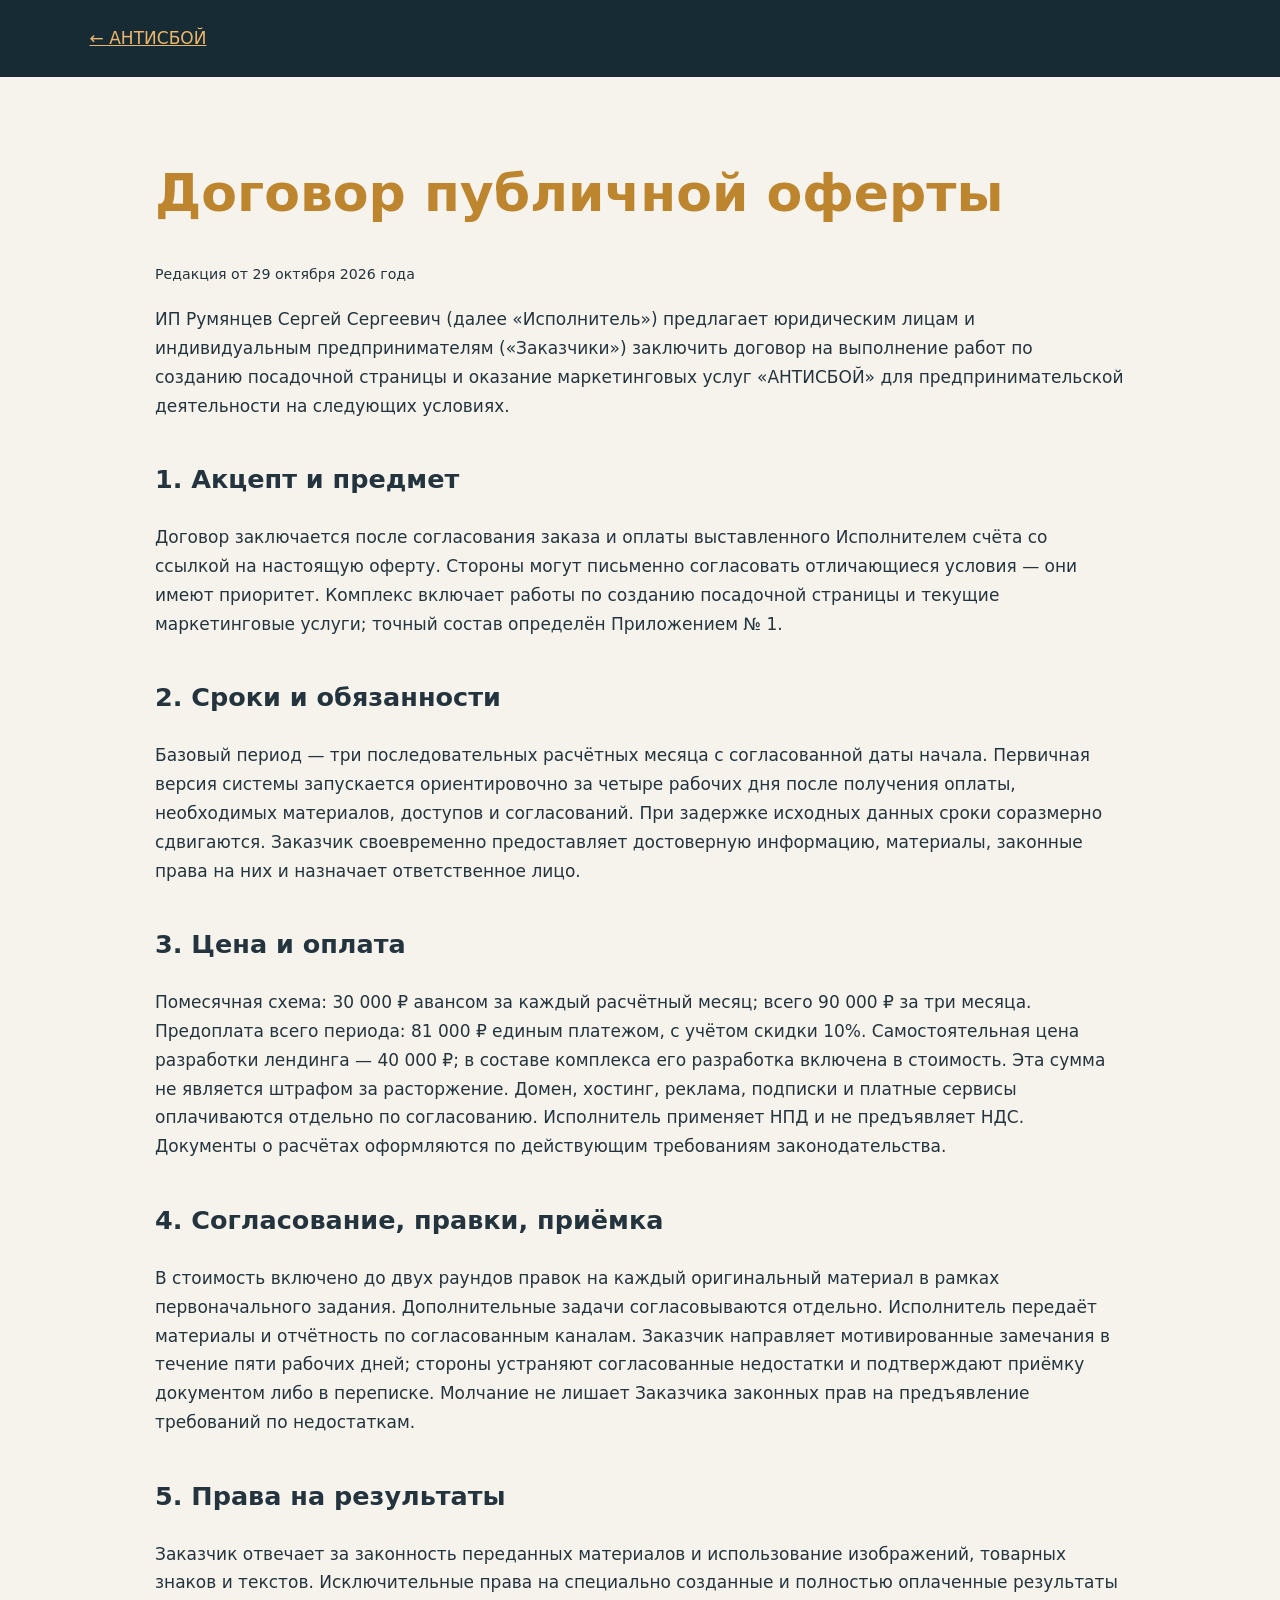
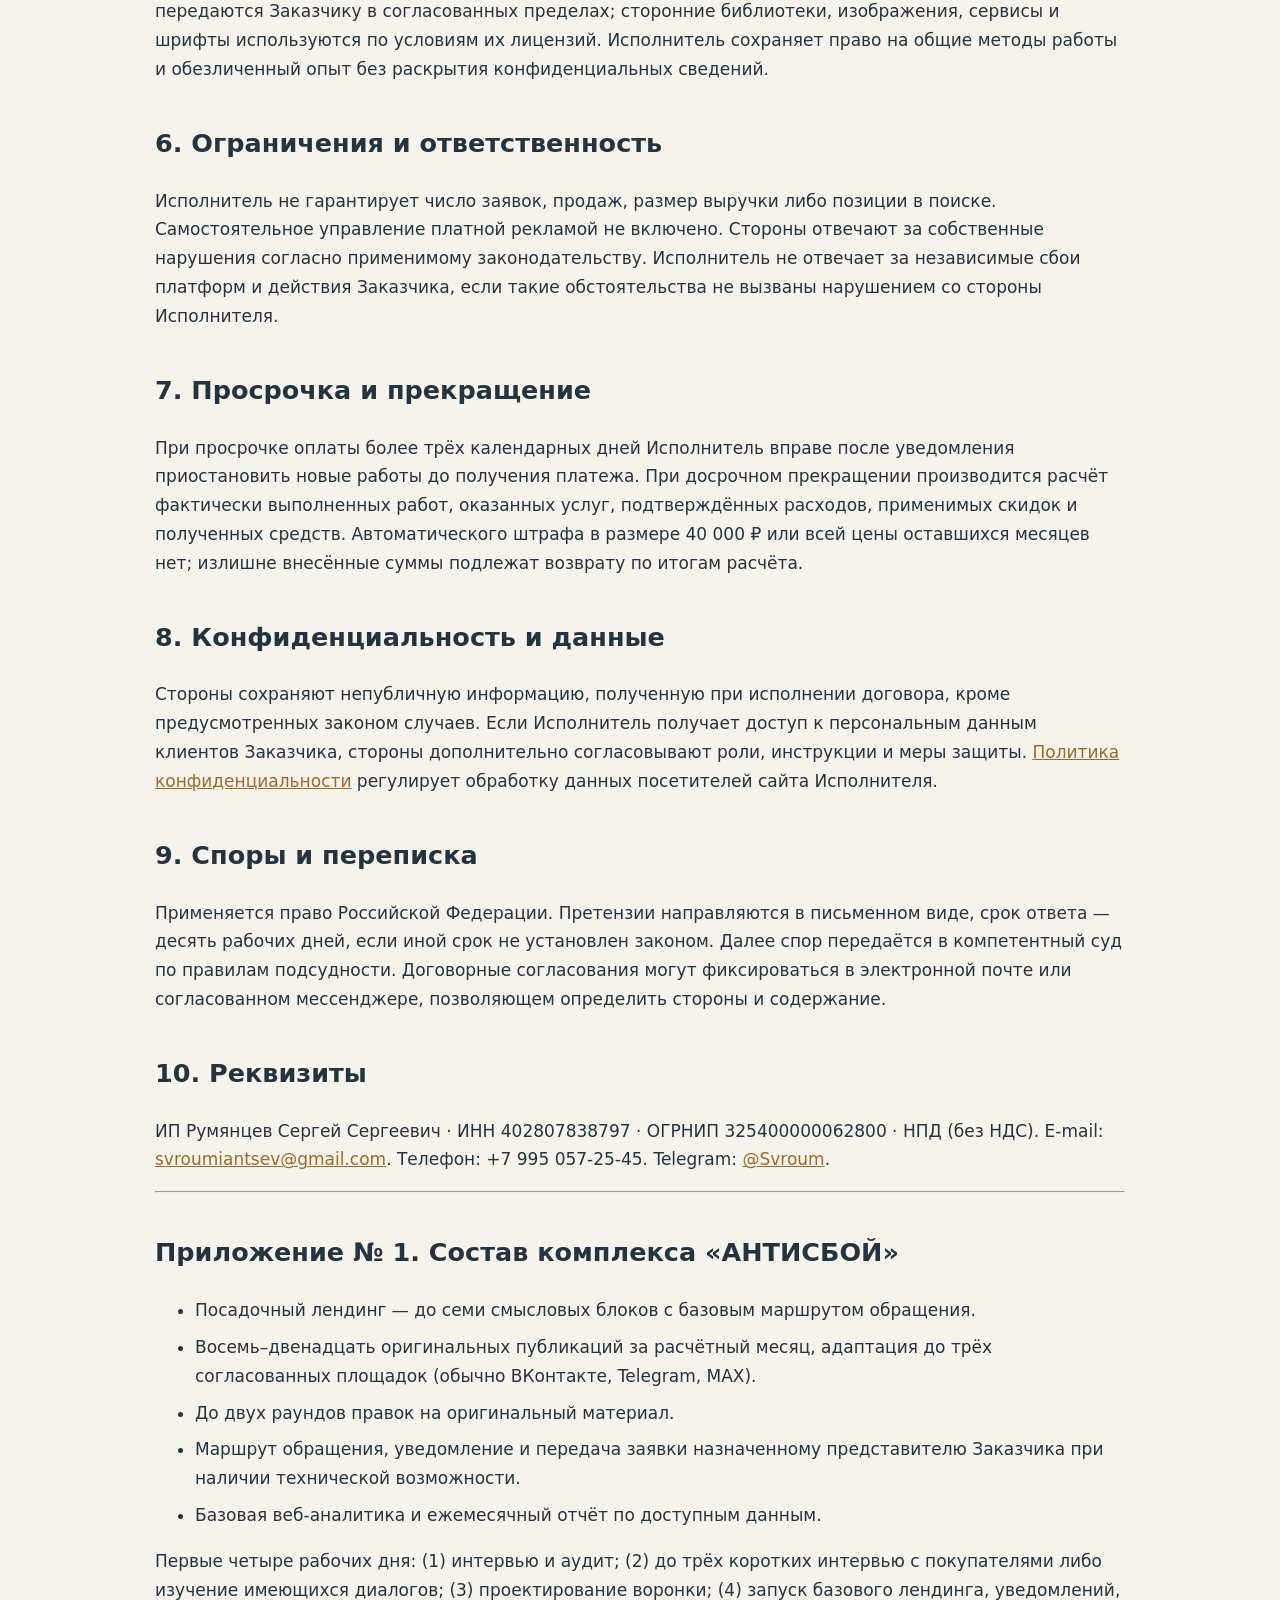
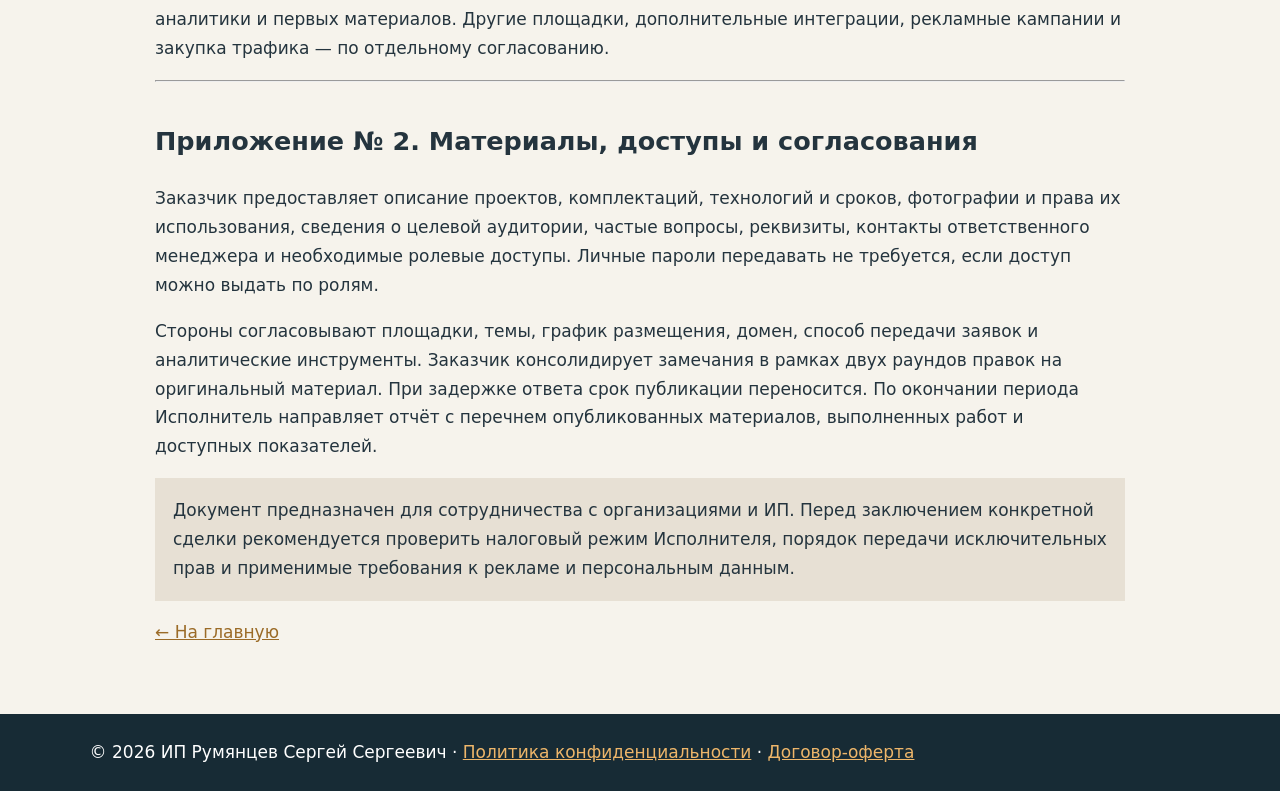
==== offer/index.html @ b7c7b9f9 "Publish antisboy offer with two appendices" ====
<!doctype html><html lang="ru"><head><meta charset="utf-8"><meta name="viewport" content="width=device-width,initial-scale=1"><title>Договор-оферта и приложения — АНТИСБОЙ</title><style>body{margin:0;background:#f6f3ec;color:#24343e;font:17px/1.7 system-ui,Arial}header,footer{background:#172b35;color:white;padding:24px 7%}header a,footer a{color:#eeb66a}main{max-width:970px;margin:auto;padding:50px 25px}h1{color:#bd852d;font-size:clamp(32px,5vw,52px);line-height:1.2}h2{margin-top:38px}a{color:#9b6b27}li{margin:8px 0}.note{background:#e7e0d4;padding:18px}table{border-collapse:collapse;width:100%}td,th{border:1px solid #cbd0d0;padding:9px;text-align:left}</style></head><body><header><a href="/">← АНТИСБОЙ</a></header><main><h1>Договор публичной оферты</h1><p><small>Редакция от 29 октября 2026 года</small></p>
<p>ИП Румянцев Сергей Сергеевич (далее «Исполнитель») предлагает юридическим лицам и индивидуальным предпринимателям («Заказчики») заключить договор на выполнение работ по созданию посадочной страницы и оказание маркетинговых услуг «АНТИСБОЙ» для предпринимательской деятельности на следующих условиях.</p>
<h2>1. Акцепт и предмет</h2><p>Договор заключается после согласования заказа и оплаты выставленного Исполнителем счёта со ссылкой на настоящую оферту. Стороны могут письменно согласовать отличающиеся условия — они имеют приоритет. Комплекс включает работы по созданию посадочной страницы и текущие маркетинговые услуги; точный состав определён Приложением № 1.</p>
<h2>2. Сроки и обязанности</h2><p>Базовый период — три последовательных расчётных месяца с согласованной даты начала. Первичная версия системы запускается ориентировочно за четыре рабочих дня после получения оплаты, необходимых материалов, доступов и согласований. При задержке исходных данных сроки соразмерно сдвигаются. Заказчик своевременно предоставляет достоверную информацию, материалы, законные права на них и назначает ответственное лицо.</p>
<h2>3. Цена и оплата</h2><p>Помесячная схема: 30 000 ₽ авансом за каждый расчётный месяц; всего 90 000 ₽ за три месяца. Предоплата всего периода: 81 000 ₽ единым платежом, с учётом скидки 10%. Самостоятельная цена разработки лендинга — 40 000 ₽; в составе комплекса его разработка включена в стоимость. Эта сумма не является штрафом за расторжение. Домен, хостинг, реклама, подписки и платные сервисы оплачиваются отдельно по согласованию. Исполнитель применяет НПД и не предъявляет НДС. Документы о расчётах оформляются по действующим требованиям законодательства.</p>
<h2>4. Согласование, правки, приёмка</h2><p>В стоимость включено до двух раундов правок на каждый оригинальный материал в рамках первоначального задания. Дополнительные задачи согласовываются отдельно. Исполнитель передаёт материалы и отчётность по согласованным каналам. Заказчик направляет мотивированные замечания в течение пяти рабочих дней; стороны устраняют согласованные недостатки и подтверждают приёмку документом либо в переписке. Молчание не лишает Заказчика законных прав на предъявление требований по недостаткам.</p>
<h2>5. Права на результаты</h2><p>Заказчик отвечает за законность переданных материалов и использование изображений, товарных знаков и текстов. Исключительные права на специально созданные и полностью оплаченные результаты передаются Заказчику в согласованных пределах; сторонние библиотеки, изображения, сервисы и шрифты используются по условиям их лицензий. Исполнитель сохраняет право на общие методы работы и обезличенный опыт без раскрытия конфиденциальных сведений.</p>
<h2>6. Ограничения и ответственность</h2><p>Исполнитель не гарантирует число заявок, продаж, размер выручки либо позиции в поиске. Самостоятельное управление платной рекламой не включено. Стороны отвечают за собственные нарушения согласно применимому законодательству. Исполнитель не отвечает за независимые сбои платформ и действия Заказчика, если такие обстоятельства не вызваны нарушением со стороны Исполнителя.</p>
<h2>7. Просрочка и прекращение</h2><p>При просрочке оплаты более трёх календарных дней Исполнитель вправе после уведомления приостановить новые работы до получения платежа. При досрочном прекращении производится расчёт фактически выполненных работ, оказанных услуг, подтверждённых расходов, применимых скидок и полученных средств. Автоматического штрафа в размере 40 000 ₽ или всей цены оставшихся месяцев нет; излишне внесённые суммы подлежат возврату по итогам расчёта.</p>
<h2>8. Конфиденциальность и данные</h2><p>Стороны сохраняют непубличную информацию, полученную при исполнении договора, кроме предусмотренных законом случаев. Если Исполнитель получает доступ к персональным данным клиентов Заказчика, стороны дополнительно согласовывают роли, инструкции и меры защиты. <a href="/privacy/">Политика конфиденциальности</a> регулирует обработку данных посетителей сайта Исполнителя.</p>
<h2>9. Споры и переписка</h2><p>Применяется право Российской Федерации. Претензии направляются в письменном виде, срок ответа — десять рабочих дней, если иной срок не установлен законом. Далее спор передаётся в компетентный суд по правилам подсудности. Договорные согласования могут фиксироваться в электронной почте или согласованном мессенджере, позволяющем определить стороны и содержание.</p>
<h2>10. Реквизиты</h2><p>ИП Румянцев Сергей Сергеевич · ИНН 402807838797 · ОГРНИП 325400000062800 · НПД (без НДС). E-mail: <a href="mailto:svroumiantsev@gmail.com">svroumiantsev@gmail.com</a>. Телефон: +7 995 057-25-45. Telegram: <a href="https://t.me/Svroum">@Svroum</a>.</p>
<hr><h2 id="appendix1">Приложение № 1. Состав комплекса «АНТИСБОЙ»</h2><ul><li>Посадочный лендинг — до семи смысловых блоков с базовым маршрутом обращения.</li><li>Восемь–двенадцать оригинальных публикаций за расчётный месяц, адаптация до трёх согласованных площадок (обычно ВКонтакте, Telegram, MAX).</li><li>До двух раундов правок на оригинальный материал.</li><li>Маршрут обращения, уведомление и передача заявки назначенному представителю Заказчика при наличии технической возможности.</li><li>Базовая веб-аналитика и ежемесячный отчёт по доступным данным.</li></ul><p>Первые четыре рабочих дня: (1) интервью и аудит; (2) до трёх коротких интервью с покупателями либо изучение имеющихся диалогов; (3) проектирование воронки; (4) запуск базового лендинга, уведомлений, аналитики и первых материалов. Другие площадки, дополнительные интеграции, рекламные кампании и закупка трафика — по отдельному согласованию.</p>
<hr><h2 id="appendix2">Приложение № 2. Материалы, доступы и согласования</h2><p>Заказчик предоставляет описание проектов, комплектаций, технологий и сроков, фотографии и права их использования, сведения о целевой аудитории, частые вопросы, реквизиты, контакты ответственного менеджера и необходимые ролевые доступы. Личные пароли передавать не требуется, если доступ можно выдать по ролям.</p><p>Стороны согласовывают площадки, темы, график размещения, домен, способ передачи заявок и аналитические инструменты. Заказчик консолидирует замечания в рамках двух раундов правок на оригинальный материал. При задержке ответа срок публикации переносится. По окончании периода Исполнитель направляет отчёт с перечнем опубликованных материалов, выполненных работ и доступных показателей.</p>
<p class="note">Документ предназначен для сотрудничества с организациями и ИП. Перед заключением конкретной сделки рекомендуется проверить налоговый режим Исполнителя, порядок передачи исключительных прав и применимые требования к рекламе и персональным данным.</p>
<p><a href="/">← На главную</a></p></main><footer>© 2026 ИП Румянцев Сергей Сергеевич · <a href="/privacy/">Политика конфиденциальности</a> · <a href="/offer/">Договор-оферта</a></footer></body></html>
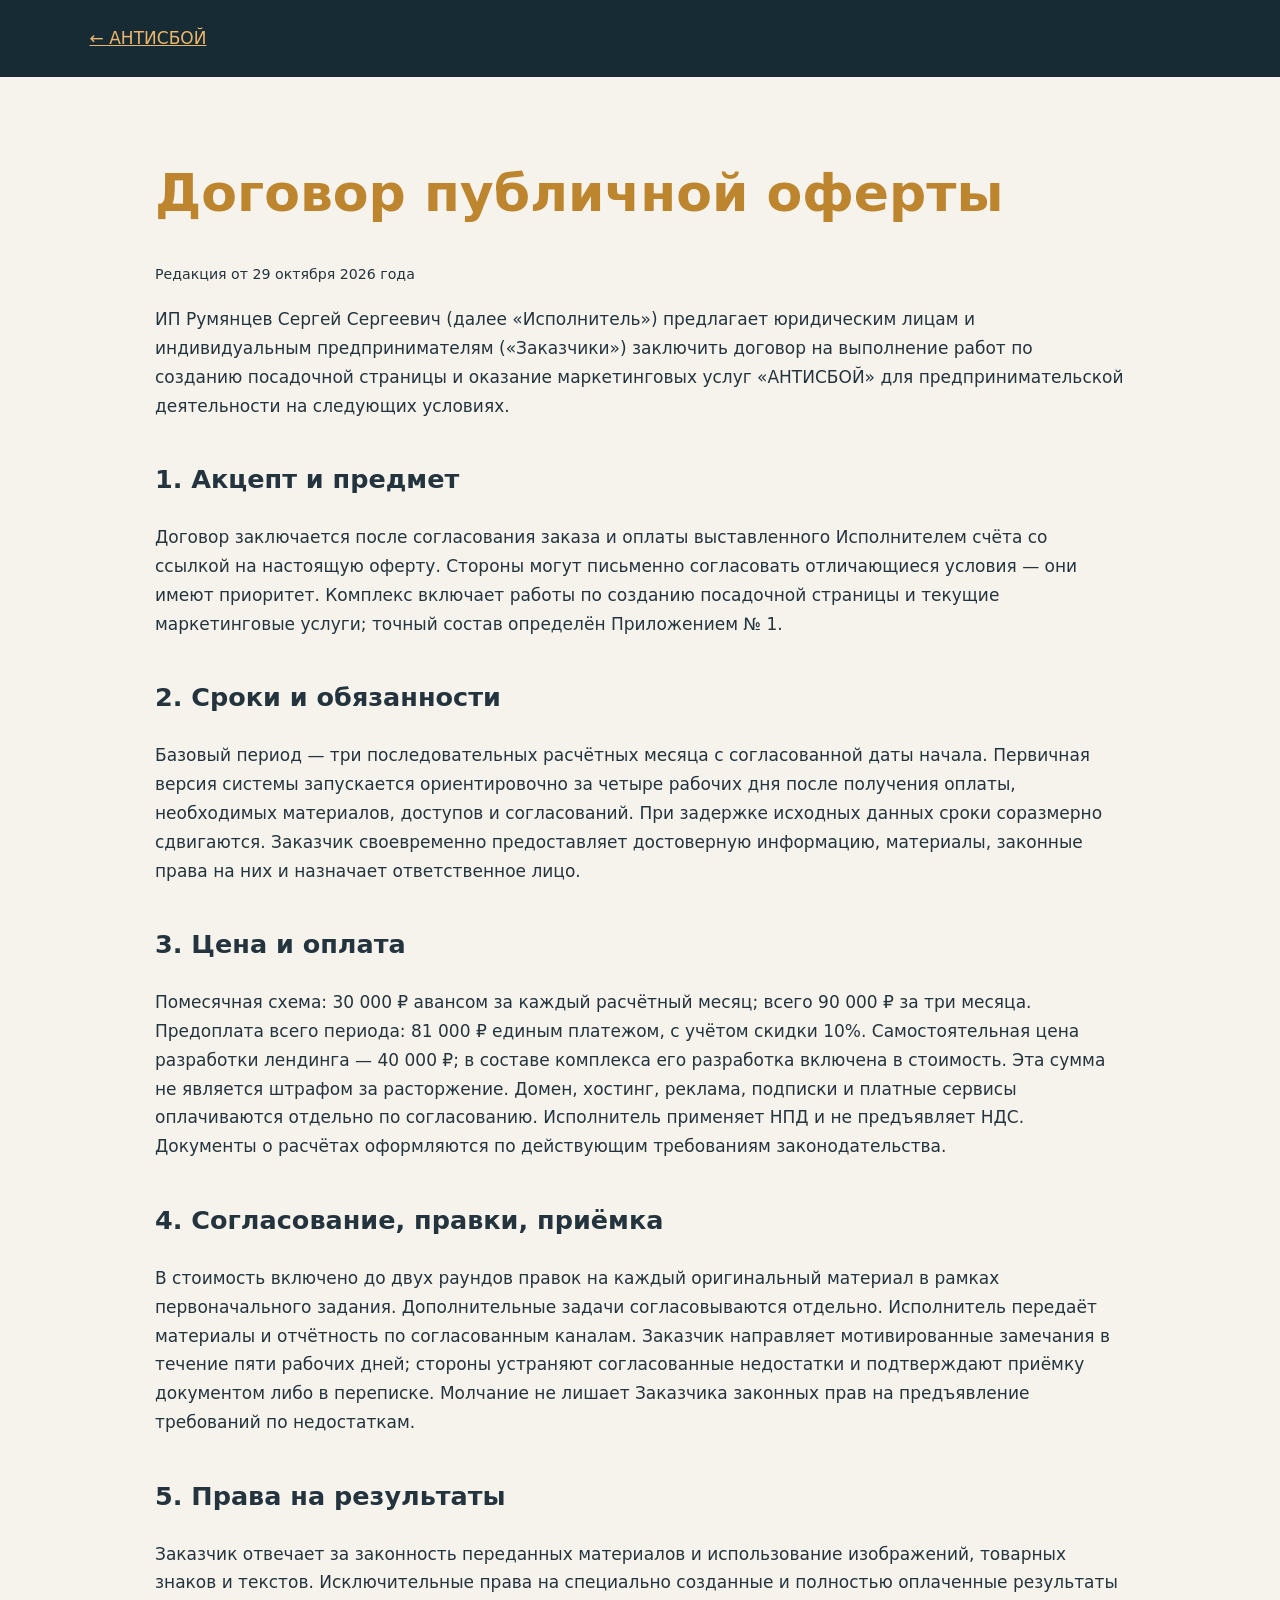
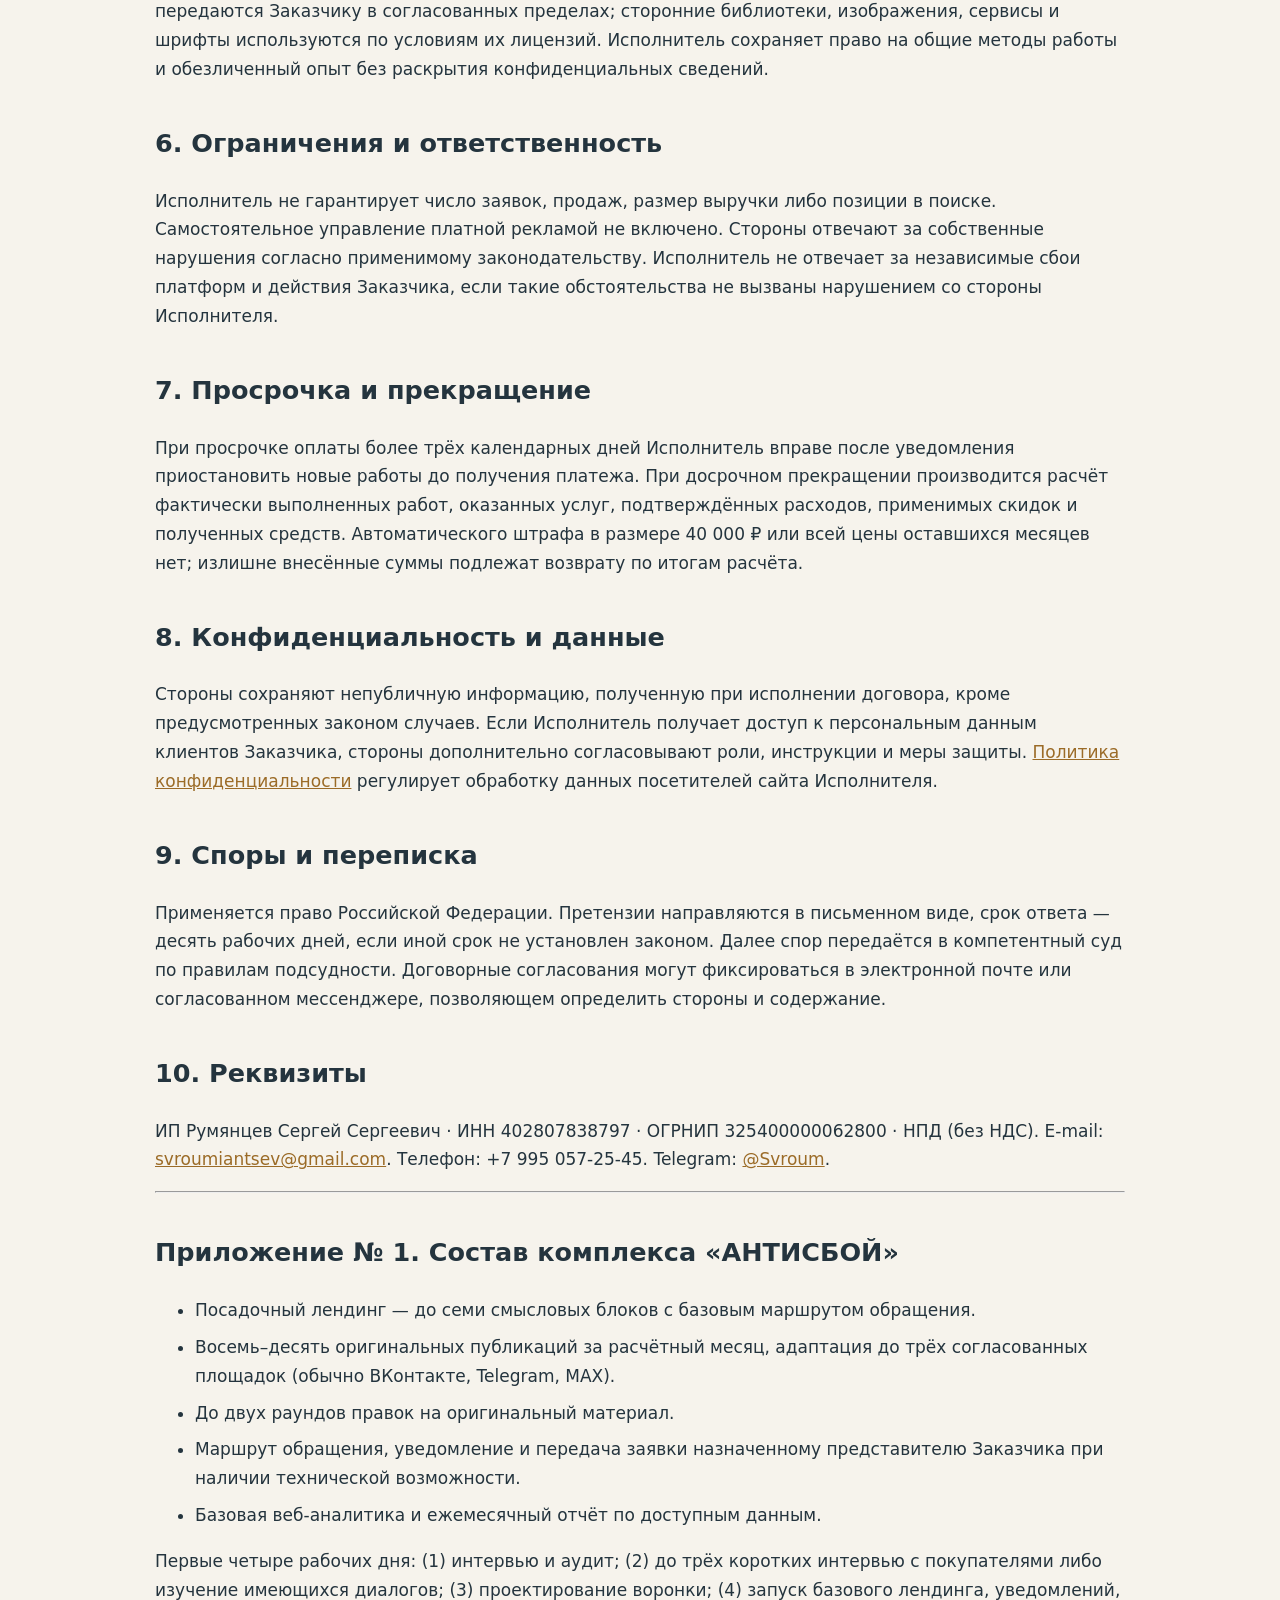
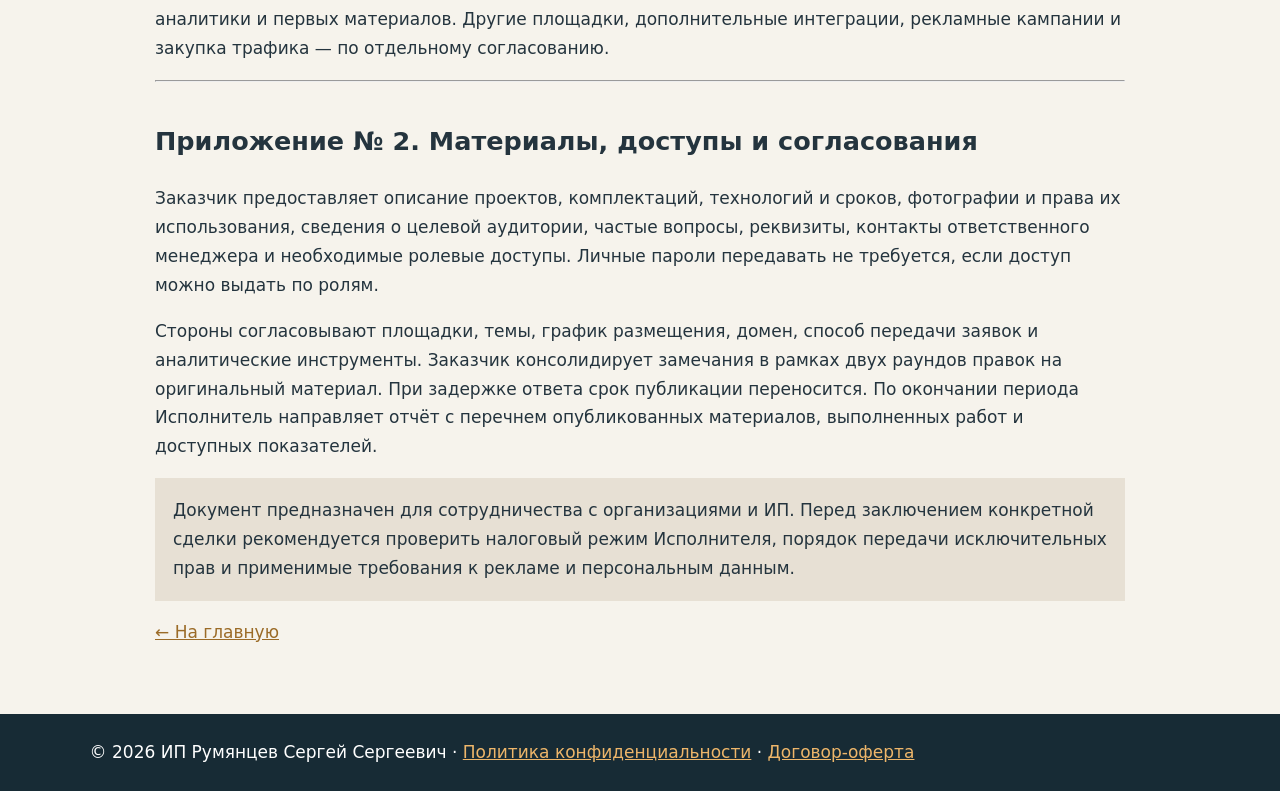
==== commit 3ab09da3: "Update monthly content package from 8–12 to 8–10 publications" ====
--- a/offer/index.html
+++ b/offer/index.html
@@ -1,4 +1,4 @@
-<!doctype html><html lang="ru"><head><meta charset="utf-8"><meta name="viewport" content="width=device-width,initial-scale=1"><title>Договор-оферта и приложения — АНТИСБОЙ</title><style>body{margin:0;background:#f6f3ec;color:#24343e;font:17px/1.7 system-ui,Arial}header,footer{background:#172b35;color:white;padding:24px 7%}header a,footer a{color:#eeb66a}main{max-width:970px;margin:auto;padding:50px 25px}h1{color:#bd852d;font-size:clamp(32px,5vw,52px);line-height:1.2}h2{margin-top:38px}a{color:#9b6b27}li{margin:8px 0}.note{background:#e7e0d4;padding:18px}table{border-collapse:collapse;width:100%}td,th{border:1px solid #cbd0d0;padding:9px;text-align:left}</style></head><body><header><a href="/">← АНТИСБОЙ</a></header><main><h1>Договор публичной оферты</h1><p><small>Редакция от 29 октября 2026 года</small></p>
+<!doctype html><html lang="ru"><head><meta charset="utf-8"><meta name="viewport" content="width=device-width,initial-scale=1"><title>Договор-оферта и приложения — АНТИСБОЙ</title><link rel="canonical" href="https://antisboy.ru/offer/"><meta name="robots" content="index,follow"><meta name="description" content="Договор-оферта АНТИСБОЙ: цены, условия работы и приложения"><style>body{margin:0;background:#f6f3ec;color:#24343e;font:17px/1.7 system-ui,Arial}header,footer{background:#172b35;color:white;padding:24px 7%}header a,footer a{color:#eeb66a}main{max-width:970px;margin:auto;padding:50px 25px}h1{color:#bd852d;font-size:clamp(32px,5vw,52px);line-height:1.2}h2{margin-top:38px}a{color:#9b6b27}li{margin:8px 0}.note{background:#e7e0d4;padding:18px}table{border-collapse:collapse;width:100%}td,th{border:1px solid #cbd0d0;padding:9px;text-align:left}</style></head><body><header><a href="/">← АНТИСБОЙ</a></header><main><h1>Договор публичной оферты</h1><p><small>Редакция от 29 октября 2026 года</small></p>
 <p>ИП Румянцев Сергей Сергеевич (далее «Исполнитель») предлагает юридическим лицам и индивидуальным предпринимателям («Заказчики») заключить договор на выполнение работ по созданию посадочной страницы и оказание маркетинговых услуг «АНТИСБОЙ» для предпринимательской деятельности на следующих условиях.</p>
 <h2>1. Акцепт и предмет</h2><p>Договор заключается после согласования заказа и оплаты выставленного Исполнителем счёта со ссылкой на настоящую оферту. Стороны могут письменно согласовать отличающиеся условия — они имеют приоритет. Комплекс включает работы по созданию посадочной страницы и текущие маркетинговые услуги; точный состав определён Приложением № 1.</p>
 <h2>2. Сроки и обязанности</h2><p>Базовый период — три последовательных расчётных месяца с согласованной даты начала. Первичная версия системы запускается ориентировочно за четыре рабочих дня после получения оплаты, необходимых материалов, доступов и согласований. При задержке исходных данных сроки соразмерно сдвигаются. Заказчик своевременно предоставляет достоверную информацию, материалы, законные права на них и назначает ответственное лицо.</p>
@@ -10,7 +10,7 @@
 <h2>8. Конфиденциальность и данные</h2><p>Стороны сохраняют непубличную информацию, полученную при исполнении договора, кроме предусмотренных законом случаев. Если Исполнитель получает доступ к персональным данным клиентов Заказчика, стороны дополнительно согласовывают роли, инструкции и меры защиты. <a href="/privacy/">Политика конфиденциальности</a> регулирует обработку данных посетителей сайта Исполнителя.</p>
 <h2>9. Споры и переписка</h2><p>Применяется право Российской Федерации. Претензии направляются в письменном виде, срок ответа — десять рабочих дней, если иной срок не установлен законом. Далее спор передаётся в компетентный суд по правилам подсудности. Договорные согласования могут фиксироваться в электронной почте или согласованном мессенджере, позволяющем определить стороны и содержание.</p>
 <h2>10. Реквизиты</h2><p>ИП Румянцев Сергей Сергеевич · ИНН 402807838797 · ОГРНИП 325400000062800 · НПД (без НДС). E-mail: <a href="mailto:svroumiantsev@gmail.com">svroumiantsev@gmail.com</a>. Телефон: +7 995 057-25-45. Telegram: <a href="https://t.me/Svroum">@Svroum</a>.</p>
-<hr><h2 id="appendix1">Приложение № 1. Состав комплекса «АНТИСБОЙ»</h2><ul><li>Посадочный лендинг — до семи смысловых блоков с базовым маршрутом обращения.</li><li>Восемь–двенадцать оригинальных публикаций за расчётный месяц, адаптация до трёх согласованных площадок (обычно ВКонтакте, Telegram, MAX).</li><li>До двух раундов правок на оригинальный материал.</li><li>Маршрут обращения, уведомление и передача заявки назначенному представителю Заказчика при наличии технической возможности.</li><li>Базовая веб-аналитика и ежемесячный отчёт по доступным данным.</li></ul><p>Первые четыре рабочих дня: (1) интервью и аудит; (2) до трёх коротких интервью с покупателями либо изучение имеющихся диалогов; (3) проектирование воронки; (4) запуск базового лендинга, уведомлений, аналитики и первых материалов. Другие площадки, дополнительные интеграции, рекламные кампании и закупка трафика — по отдельному согласованию.</p>
+<hr><h2 id="appendix1">Приложение № 1. Состав комплекса «АНТИСБОЙ»</h2><ul><li>Посадочный лендинг — до семи смысловых блоков с базовым маршрутом обращения.</li><li>Восемь–десять оригинальных публикаций за расчётный месяц, адаптация до трёх согласованных площадок (обычно ВКонтакте, Telegram, MAX).</li><li>До двух раундов правок на оригинальный материал.</li><li>Маршрут обращения, уведомление и передача заявки назначенному представителю Заказчика при наличии технической возможности.</li><li>Базовая веб-аналитика и ежемесячный отчёт по доступным данным.</li></ul><p>Первые четыре рабочих дня: (1) интервью и аудит; (2) до трёх коротких интервью с покупателями либо изучение имеющихся диалогов; (3) проектирование воронки; (4) запуск базового лендинга, уведомлений, аналитики и первых материалов. Другие площадки, дополнительные интеграции, рекламные кампании и закупка трафика — по отдельному согласованию.</p>
 <hr><h2 id="appendix2">Приложение № 2. Материалы, доступы и согласования</h2><p>Заказчик предоставляет описание проектов, комплектаций, технологий и сроков, фотографии и права их использования, сведения о целевой аудитории, частые вопросы, реквизиты, контакты ответственного менеджера и необходимые ролевые доступы. Личные пароли передавать не требуется, если доступ можно выдать по ролям.</p><p>Стороны согласовывают площадки, темы, график размещения, домен, способ передачи заявок и аналитические инструменты. Заказчик консолидирует замечания в рамках двух раундов правок на оригинальный материал. При задержке ответа срок публикации переносится. По окончании периода Исполнитель направляет отчёт с перечнем опубликованных материалов, выполненных работ и доступных показателей.</p>
 <p class="note">Документ предназначен для сотрудничества с организациями и ИП. Перед заключением конкретной сделки рекомендуется проверить налоговый режим Исполнителя, порядок передачи исключительных прав и применимые требования к рекламе и персональным данным.</p>
 <p><a href="/">← На главную</a></p></main><footer>© 2026 ИП Румянцев Сергей Сергеевич · <a href="/privacy/">Политика конфиденциальности</a> · <a href="/offer/">Договор-оферта</a></footer></body></html>
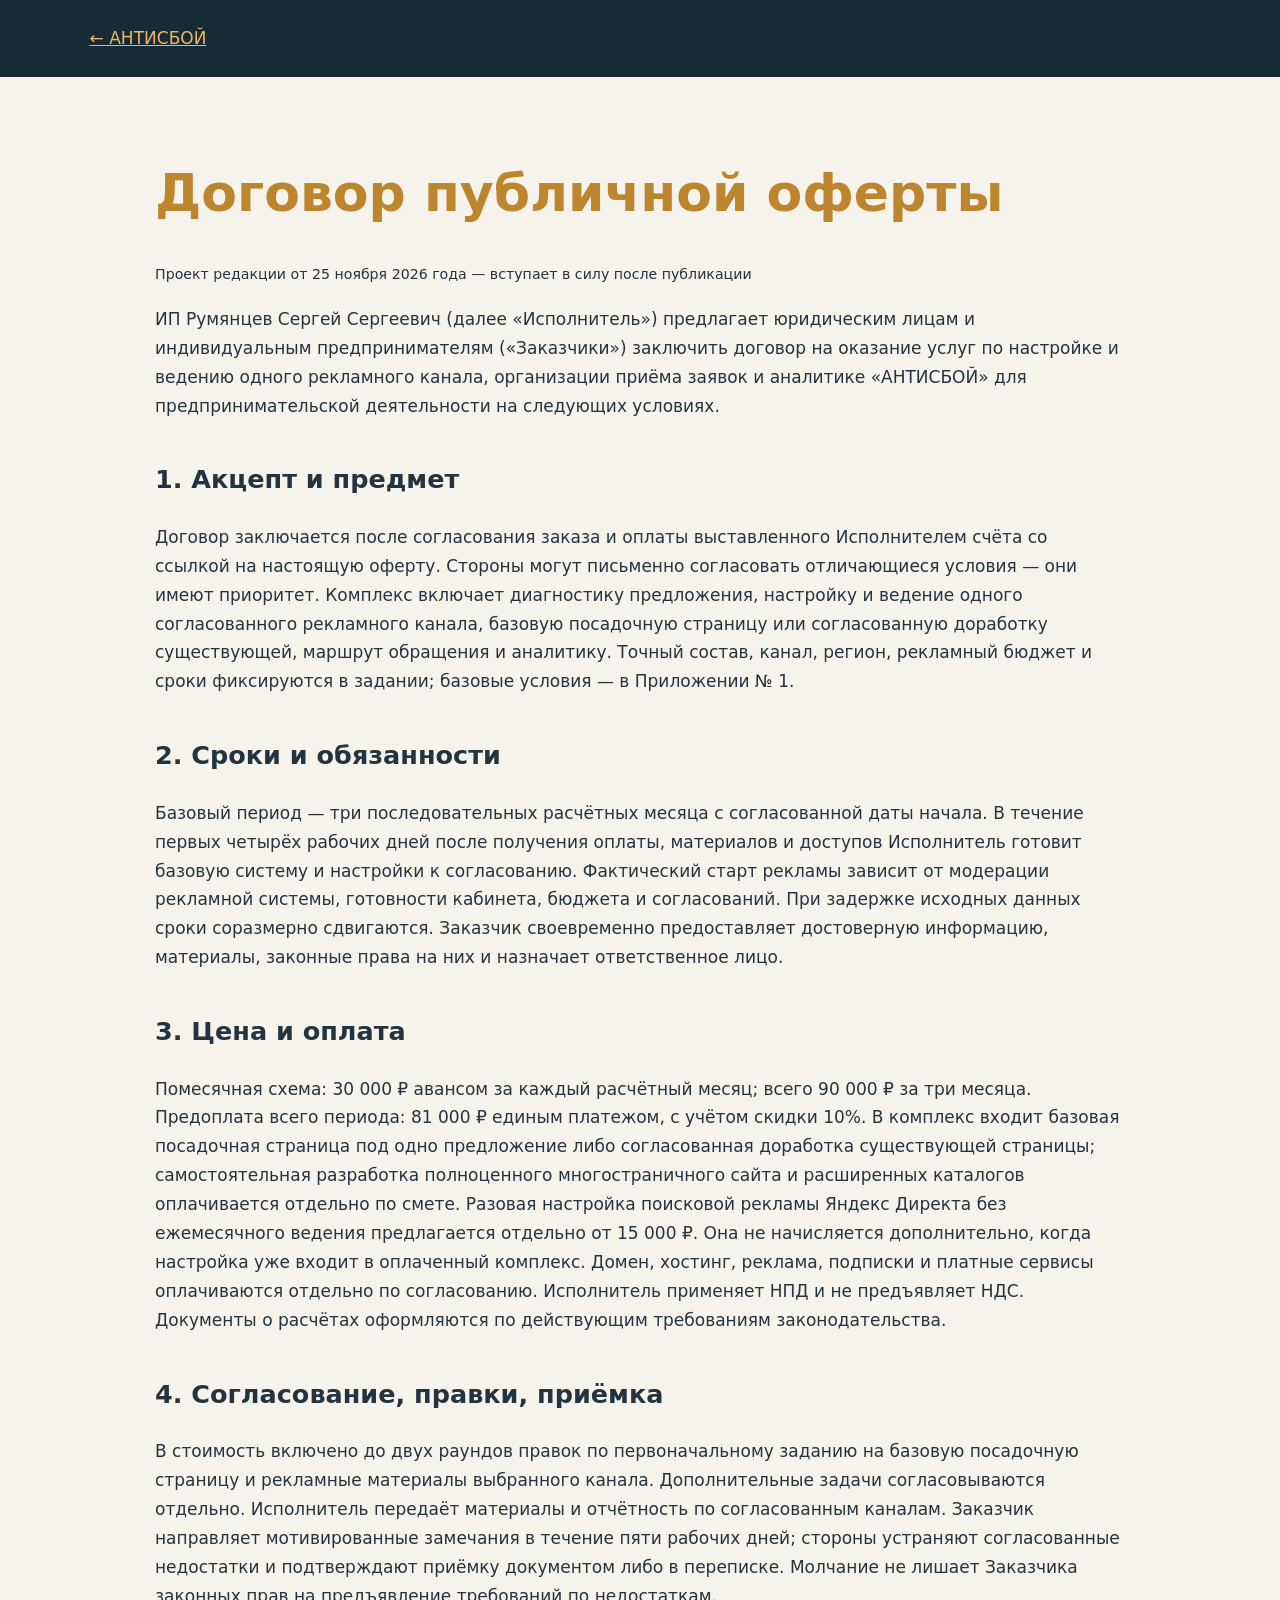
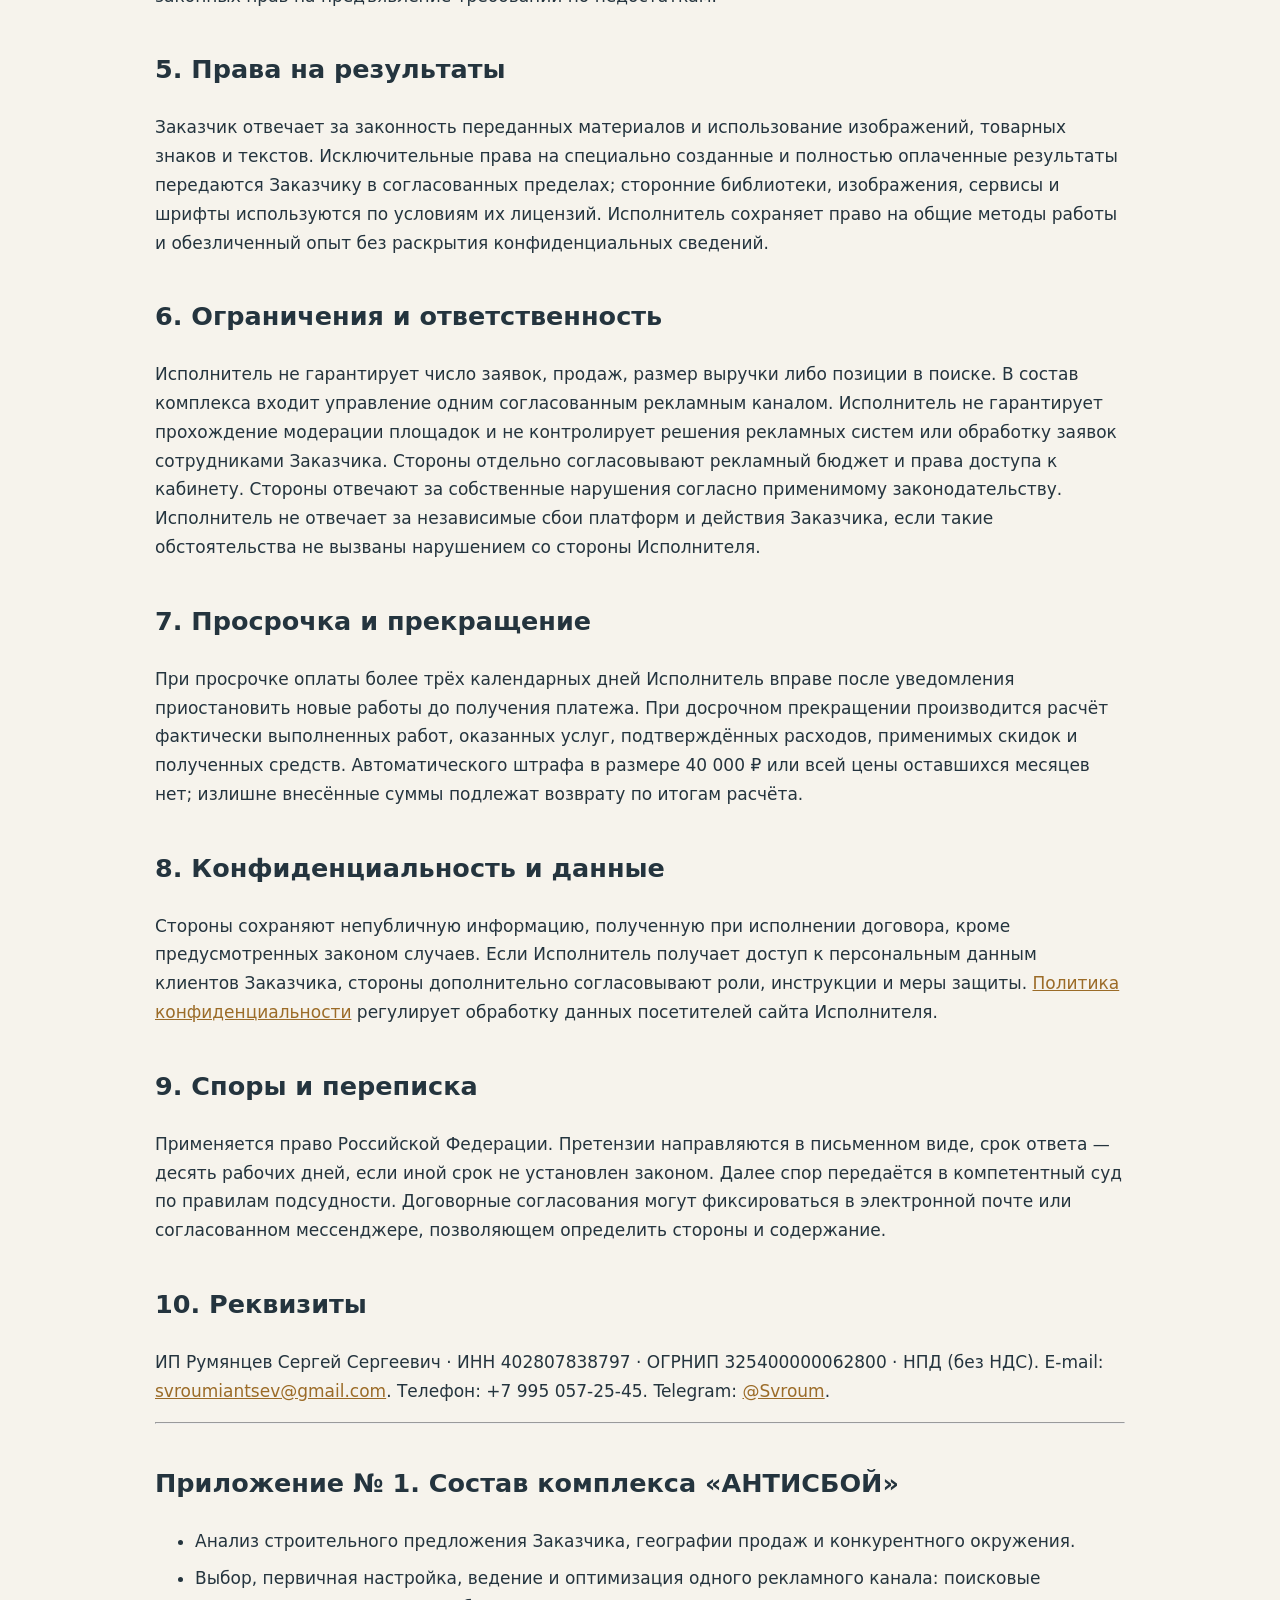
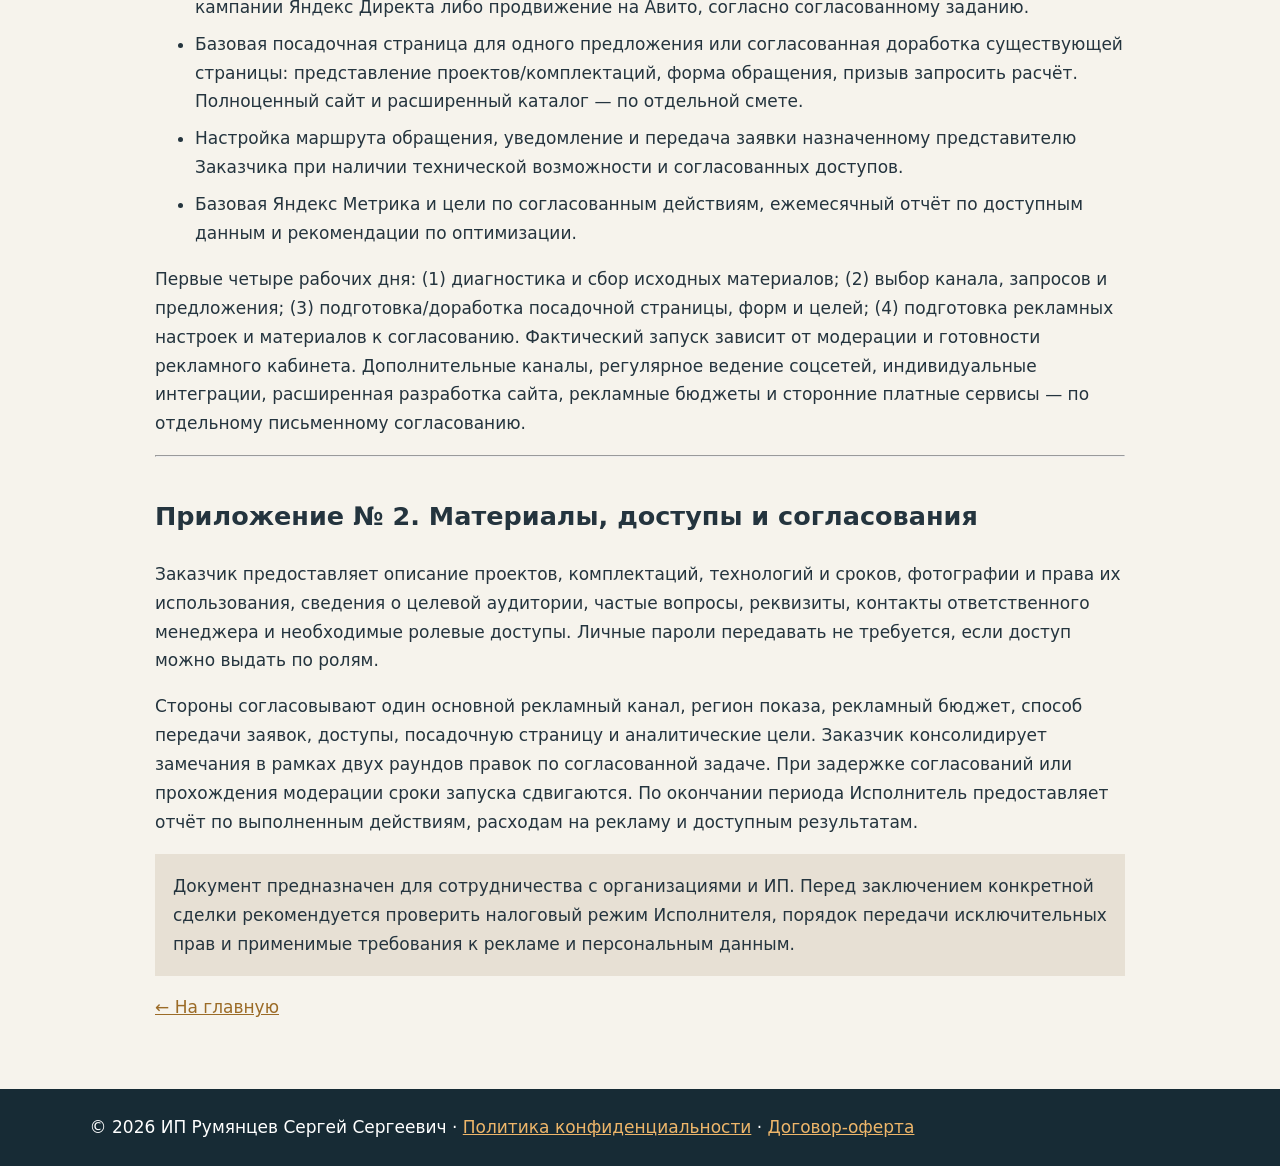
==== commit 832b8652: "Draft matching advertising service terms for review" ====
--- a/offer/index.html
+++ b/offer/index.html
@@ -1,16 +1,16 @@
-<!doctype html><html lang="ru"><head><meta charset="utf-8"><meta name="viewport" content="width=device-width,initial-scale=1"><title>Договор-оферта и приложения — АНТИСБОЙ</title><link rel="canonical" href="https://antisboy.ru/offer/"><meta name="robots" content="index,follow"><meta name="description" content="Договор-оферта АНТИСБОЙ: цены, условия работы и приложения"><style>body{margin:0;background:#f6f3ec;color:#24343e;font:17px/1.7 system-ui,Arial}header,footer{background:#172b35;color:white;padding:24px 7%}header a,footer a{color:#eeb66a}main{max-width:970px;margin:auto;padding:50px 25px}h1{color:#bd852d;font-size:clamp(32px,5vw,52px);line-height:1.2}h2{margin-top:38px}a{color:#9b6b27}li{margin:8px 0}.note{background:#e7e0d4;padding:18px}table{border-collapse:collapse;width:100%}td,th{border:1px solid #cbd0d0;padding:9px;text-align:left}</style></head><body><header><a href="/">← АНТИСБОЙ</a></header><main><h1>Договор публичной оферты</h1><p><small>Редакция от 29 октября 2026 года</small></p>
-<p>ИП Румянцев Сергей Сергеевич (далее «Исполнитель») предлагает юридическим лицам и индивидуальным предпринимателям («Заказчики») заключить договор на выполнение работ по созданию посадочной страницы и оказание маркетинговых услуг «АНТИСБОЙ» для предпринимательской деятельности на следующих условиях.</p>
-<h2>1. Акцепт и предмет</h2><p>Договор заключается после согласования заказа и оплаты выставленного Исполнителем счёта со ссылкой на настоящую оферту. Стороны могут письменно согласовать отличающиеся условия — они имеют приоритет. Комплекс включает работы по созданию посадочной страницы и текущие маркетинговые услуги; точный состав определён Приложением № 1.</p>
-<h2>2. Сроки и обязанности</h2><p>Базовый период — три последовательных расчётных месяца с согласованной даты начала. Первичная версия системы запускается ориентировочно за четыре рабочих дня после получения оплаты, необходимых материалов, доступов и согласований. При задержке исходных данных сроки соразмерно сдвигаются. Заказчик своевременно предоставляет достоверную информацию, материалы, законные права на них и назначает ответственное лицо.</p>
-<h2>3. Цена и оплата</h2><p>Помесячная схема: 30 000 ₽ авансом за каждый расчётный месяц; всего 90 000 ₽ за три месяца. Предоплата всего периода: 81 000 ₽ единым платежом, с учётом скидки 10%. Самостоятельная цена разработки лендинга — 40 000 ₽; в составе комплекса его разработка включена в стоимость. Эта сумма не является штрафом за расторжение. Домен, хостинг, реклама, подписки и платные сервисы оплачиваются отдельно по согласованию. Исполнитель применяет НПД и не предъявляет НДС. Документы о расчётах оформляются по действующим требованиям законодательства.</p>
-<h2>4. Согласование, правки, приёмка</h2><p>В стоимость включено до двух раундов правок на каждый оригинальный материал в рамках первоначального задания. Дополнительные задачи согласовываются отдельно. Исполнитель передаёт материалы и отчётность по согласованным каналам. Заказчик направляет мотивированные замечания в течение пяти рабочих дней; стороны устраняют согласованные недостатки и подтверждают приёмку документом либо в переписке. Молчание не лишает Заказчика законных прав на предъявление требований по недостаткам.</p>
+<!doctype html><html lang="ru"><head><meta charset="utf-8"><meta name="viewport" content="width=device-width,initial-scale=1"><title>Договор-оферта и приложения — АНТИСБОЙ</title><link rel="canonical" href="https://antisboy.ru/offer/"><meta name="robots" content="index,follow"><meta name="description" content="Договор-оферта АНТИСБОЙ: цены, условия работы и приложения"><style>body{margin:0;background:#f6f3ec;color:#24343e;font:17px/1.7 system-ui,Arial}header,footer{background:#172b35;color:white;padding:24px 7%}header a,footer a{color:#eeb66a}main{max-width:970px;margin:auto;padding:50px 25px}h1{color:#bd852d;font-size:clamp(32px,5vw,52px);line-height:1.2}h2{margin-top:38px}a{color:#9b6b27}li{margin:8px 0}.note{background:#e7e0d4;padding:18px}table{border-collapse:collapse;width:100%}td,th{border:1px solid #cbd0d0;padding:9px;text-align:left}</style></head><body><header><a href="/">← АНТИСБОЙ</a></header><main><h1>Договор публичной оферты</h1><p><small>Проект редакции от 25 ноября 2026 года — вступает в силу после публикации</small></p>
+<p>ИП Румянцев Сергей Сергеевич (далее «Исполнитель») предлагает юридическим лицам и индивидуальным предпринимателям («Заказчики») заключить договор на оказание услуг по настройке и ведению одного рекламного канала, организации приёма заявок и аналитике «АНТИСБОЙ» для предпринимательской деятельности на следующих условиях.</p>
+<h2>1. Акцепт и предмет</h2><p>Договор заключается после согласования заказа и оплаты выставленного Исполнителем счёта со ссылкой на настоящую оферту. Стороны могут письменно согласовать отличающиеся условия — они имеют приоритет. Комплекс включает диагностику предложения, настройку и ведение одного согласованного рекламного канала, базовую посадочную страницу или согласованную доработку существующей, маршрут обращения и аналитику. Точный состав, канал, регион, рекламный бюджет и сроки фиксируются в задании; базовые условия — в Приложении № 1.</p>
+<h2>2. Сроки и обязанности</h2><p>Базовый период — три последовательных расчётных месяца с согласованной даты начала. В течение первых четырёх рабочих дней после получения оплаты, материалов и доступов Исполнитель готовит базовую систему и настройки к согласованию. Фактический старт рекламы зависит от модерации рекламной системы, готовности кабинета, бюджета и согласований. При задержке исходных данных сроки соразмерно сдвигаются. Заказчик своевременно предоставляет достоверную информацию, материалы, законные права на них и назначает ответственное лицо.</p>
+<h2>3. Цена и оплата</h2><p>Помесячная схема: 30 000 ₽ авансом за каждый расчётный месяц; всего 90 000 ₽ за три месяца. Предоплата всего периода: 81 000 ₽ единым платежом, с учётом скидки 10%. В комплекс входит базовая посадочная страница под одно предложение либо согласованная доработка существующей страницы; самостоятельная разработка полноценного многостраничного сайта и расширенных каталогов оплачивается отдельно по смете. Разовая настройка поисковой рекламы Яндекс Директа без ежемесячного ведения предлагается отдельно от 15 000 ₽. Она не начисляется дополнительно, когда настройка уже входит в оплаченный комплекс. Домен, хостинг, реклама, подписки и платные сервисы оплачиваются отдельно по согласованию. Исполнитель применяет НПД и не предъявляет НДС. Документы о расчётах оформляются по действующим требованиям законодательства.</p>
+<h2>4. Согласование, правки, приёмка</h2><p>В стоимость включено до двух раундов правок по первоначальному заданию на базовую посадочную страницу и рекламные материалы выбранного канала. Дополнительные задачи согласовываются отдельно. Исполнитель передаёт материалы и отчётность по согласованным каналам. Заказчик направляет мотивированные замечания в течение пяти рабочих дней; стороны устраняют согласованные недостатки и подтверждают приёмку документом либо в переписке. Молчание не лишает Заказчика законных прав на предъявление требований по недостаткам.</p>
 <h2>5. Права на результаты</h2><p>Заказчик отвечает за законность переданных материалов и использование изображений, товарных знаков и текстов. Исключительные права на специально созданные и полностью оплаченные результаты передаются Заказчику в согласованных пределах; сторонние библиотеки, изображения, сервисы и шрифты используются по условиям их лицензий. Исполнитель сохраняет право на общие методы работы и обезличенный опыт без раскрытия конфиденциальных сведений.</p>
-<h2>6. Ограничения и ответственность</h2><p>Исполнитель не гарантирует число заявок, продаж, размер выручки либо позиции в поиске. Самостоятельное управление платной рекламой не включено. Стороны отвечают за собственные нарушения согласно применимому законодательству. Исполнитель не отвечает за независимые сбои платформ и действия Заказчика, если такие обстоятельства не вызваны нарушением со стороны Исполнителя.</p>
+<h2>6. Ограничения и ответственность</h2><p>Исполнитель не гарантирует число заявок, продаж, размер выручки либо позиции в поиске. В состав комплекса входит управление одним согласованным рекламным каналом. Исполнитель не гарантирует прохождение модерации площадок и не контролирует решения рекламных систем или обработку заявок сотрудниками Заказчика. Стороны отдельно согласовывают рекламный бюджет и права доступа к кабинету. Стороны отвечают за собственные нарушения согласно применимому законодательству. Исполнитель не отвечает за независимые сбои платформ и действия Заказчика, если такие обстоятельства не вызваны нарушением со стороны Исполнителя.</p>
 <h2>7. Просрочка и прекращение</h2><p>При просрочке оплаты более трёх календарных дней Исполнитель вправе после уведомления приостановить новые работы до получения платежа. При досрочном прекращении производится расчёт фактически выполненных работ, оказанных услуг, подтверждённых расходов, применимых скидок и полученных средств. Автоматического штрафа в размере 40 000 ₽ или всей цены оставшихся месяцев нет; излишне внесённые суммы подлежат возврату по итогам расчёта.</p>
 <h2>8. Конфиденциальность и данные</h2><p>Стороны сохраняют непубличную информацию, полученную при исполнении договора, кроме предусмотренных законом случаев. Если Исполнитель получает доступ к персональным данным клиентов Заказчика, стороны дополнительно согласовывают роли, инструкции и меры защиты. <a href="/privacy/">Политика конфиденциальности</a> регулирует обработку данных посетителей сайта Исполнителя.</p>
 <h2>9. Споры и переписка</h2><p>Применяется право Российской Федерации. Претензии направляются в письменном виде, срок ответа — десять рабочих дней, если иной срок не установлен законом. Далее спор передаётся в компетентный суд по правилам подсудности. Договорные согласования могут фиксироваться в электронной почте или согласованном мессенджере, позволяющем определить стороны и содержание.</p>
 <h2>10. Реквизиты</h2><p>ИП Румянцев Сергей Сергеевич · ИНН 402807838797 · ОГРНИП 325400000062800 · НПД (без НДС). E-mail: <a href="mailto:svroumiantsev@gmail.com">svroumiantsev@gmail.com</a>. Телефон: +7 995 057-25-45. Telegram: <a href="https://t.me/Svroum">@Svroum</a>.</p>
-<hr><h2 id="appendix1">Приложение № 1. Состав комплекса «АНТИСБОЙ»</h2><ul><li>Посадочный лендинг — до семи смысловых блоков с базовым маршрутом обращения.</li><li>Восемь–десять оригинальных публикаций за расчётный месяц, адаптация до трёх согласованных площадок (обычно ВКонтакте, Telegram, MAX).</li><li>До двух раундов правок на оригинальный материал.</li><li>Маршрут обращения, уведомление и передача заявки назначенному представителю Заказчика при наличии технической возможности.</li><li>Базовая веб-аналитика и ежемесячный отчёт по доступным данным.</li></ul><p>Первые четыре рабочих дня: (1) интервью и аудит; (2) до трёх коротких интервью с покупателями либо изучение имеющихся диалогов; (3) проектирование воронки; (4) запуск базового лендинга, уведомлений, аналитики и первых материалов. Другие площадки, дополнительные интеграции, рекламные кампании и закупка трафика — по отдельному согласованию.</p>
-<hr><h2 id="appendix2">Приложение № 2. Материалы, доступы и согласования</h2><p>Заказчик предоставляет описание проектов, комплектаций, технологий и сроков, фотографии и права их использования, сведения о целевой аудитории, частые вопросы, реквизиты, контакты ответственного менеджера и необходимые ролевые доступы. Личные пароли передавать не требуется, если доступ можно выдать по ролям.</p><p>Стороны согласовывают площадки, темы, график размещения, домен, способ передачи заявок и аналитические инструменты. Заказчик консолидирует замечания в рамках двух раундов правок на оригинальный материал. При задержке ответа срок публикации переносится. По окончании периода Исполнитель направляет отчёт с перечнем опубликованных материалов, выполненных работ и доступных показателей.</p>
+<hr><h2 id="appendix1">Приложение № 1. Состав комплекса «АНТИСБОЙ»</h2><ul><li>Анализ строительного предложения Заказчика, географии продаж и конкурентного окружения.</li><li>Выбор, первичная настройка, ведение и оптимизация одного рекламного канала: поисковые кампании Яндекс Директа либо продвижение на Авито, согласно согласованному заданию.</li><li>Базовая посадочная страница для одного предложения или согласованная доработка существующей страницы: представление проектов/комплектаций, форма обращения, призыв запросить расчёт. Полноценный сайт и расширенный каталог — по отдельной смете.</li><li>Настройка маршрута обращения, уведомление и передача заявки назначенному представителю Заказчика при наличии технической возможности и согласованных доступов.</li><li>Базовая Яндекс Метрика и цели по согласованным действиям, ежемесячный отчёт по доступным данным и рекомендации по оптимизации.</li></ul><p>Первые четыре рабочих дня: (1) диагностика и сбор исходных материалов; (2) выбор канала, запросов и предложения; (3) подготовка/доработка посадочной страницы, форм и целей; (4) подготовка рекламных настроек и материалов к согласованию. Фактический запуск зависит от модерации и готовности рекламного кабинета. Дополнительные каналы, регулярное ведение соцсетей, индивидуальные интеграции, расширенная разработка сайта, рекламные бюджеты и сторонние платные сервисы — по отдельному письменному согласованию.</p>
+<hr><h2 id="appendix2">Приложение № 2. Материалы, доступы и согласования</h2><p>Заказчик предоставляет описание проектов, комплектаций, технологий и сроков, фотографии и права их использования, сведения о целевой аудитории, частые вопросы, реквизиты, контакты ответственного менеджера и необходимые ролевые доступы. Личные пароли передавать не требуется, если доступ можно выдать по ролям.</p><p>Стороны согласовывают один основной рекламный канал, регион показа, рекламный бюджет, способ передачи заявок, доступы, посадочную страницу и аналитические цели. Заказчик консолидирует замечания в рамках двух раундов правок по согласованной задаче. При задержке согласований или прохождения модерации сроки запуска сдвигаются. По окончании периода Исполнитель предоставляет отчёт по выполненным действиям, расходам на рекламу и доступным результатам.</p>
 <p class="note">Документ предназначен для сотрудничества с организациями и ИП. Перед заключением конкретной сделки рекомендуется проверить налоговый режим Исполнителя, порядок передачи исключительных прав и применимые требования к рекламе и персональным данным.</p>
 <p><a href="/">← На главную</a></p></main><footer>© 2026 ИП Румянцев Сергей Сергеевич · <a href="/privacy/">Политика конфиденциальности</a> · <a href="/offer/">Договор-оферта</a></footer></body></html>
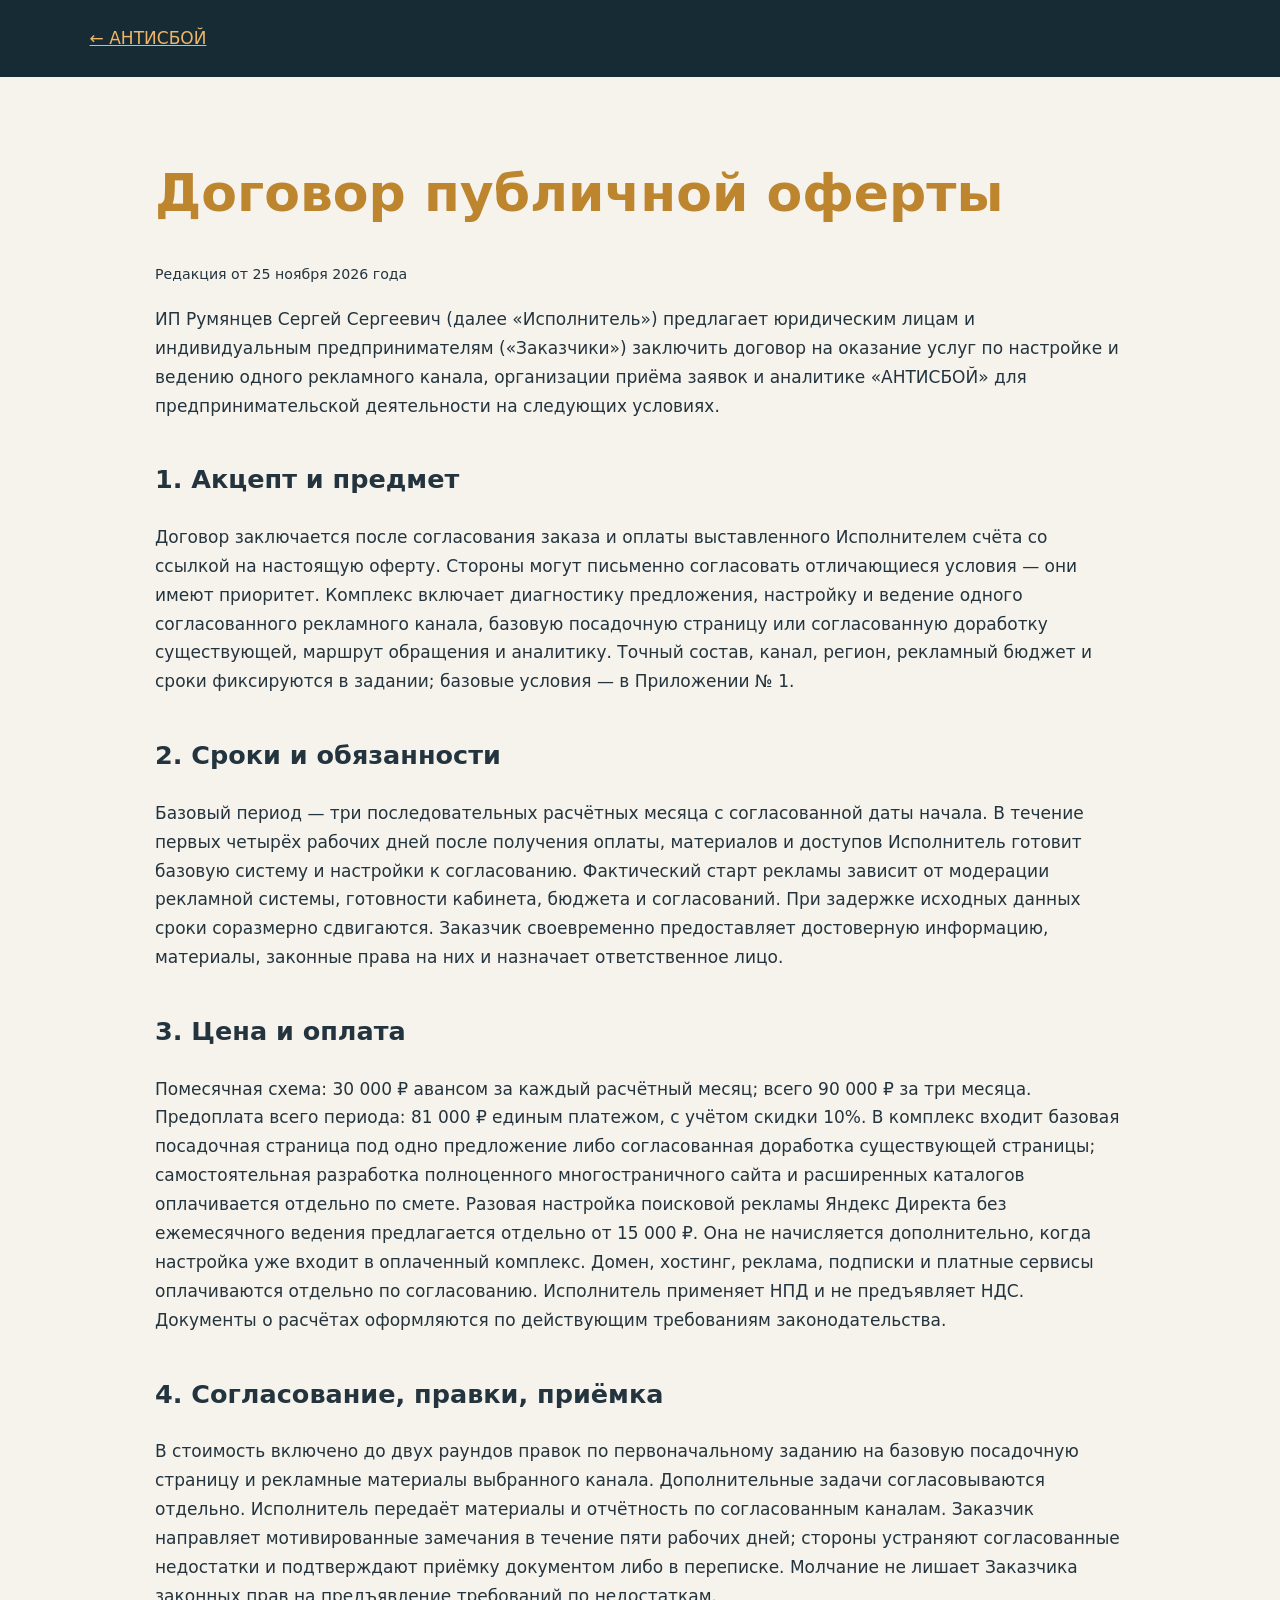
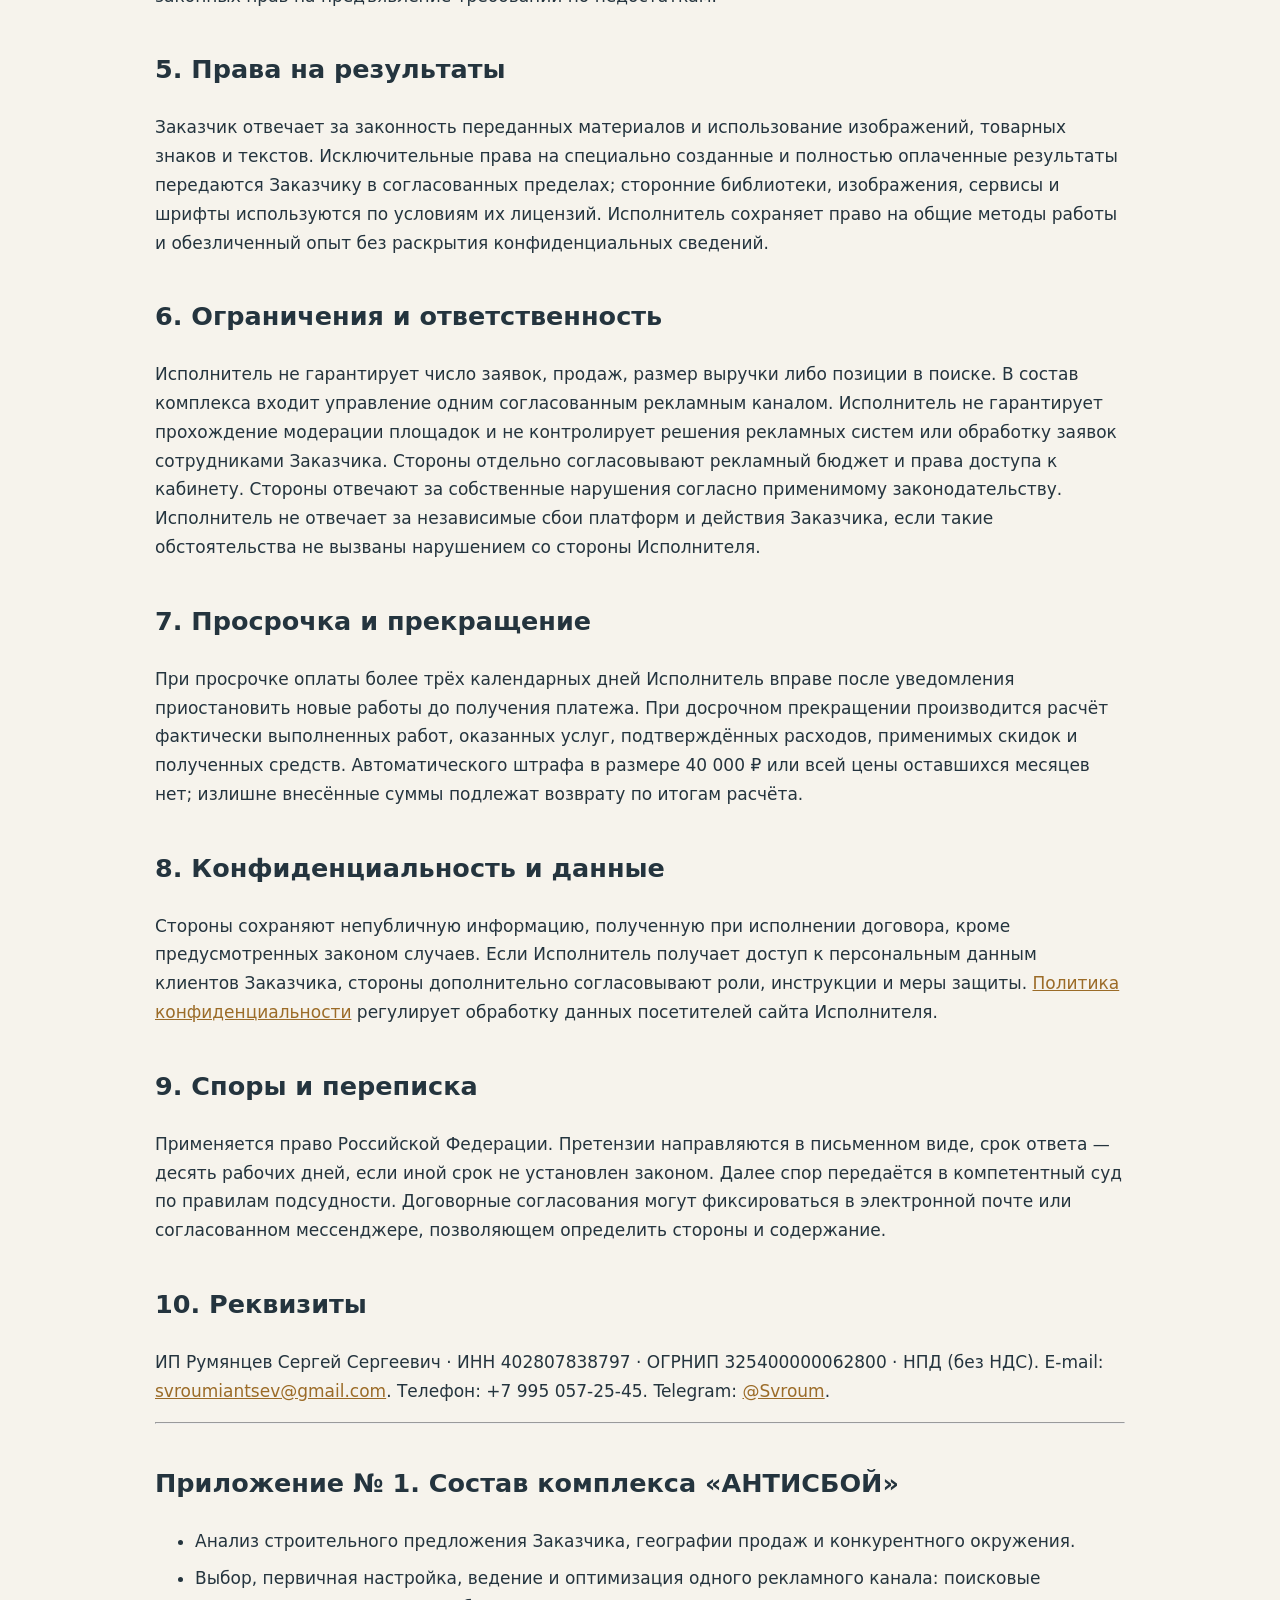
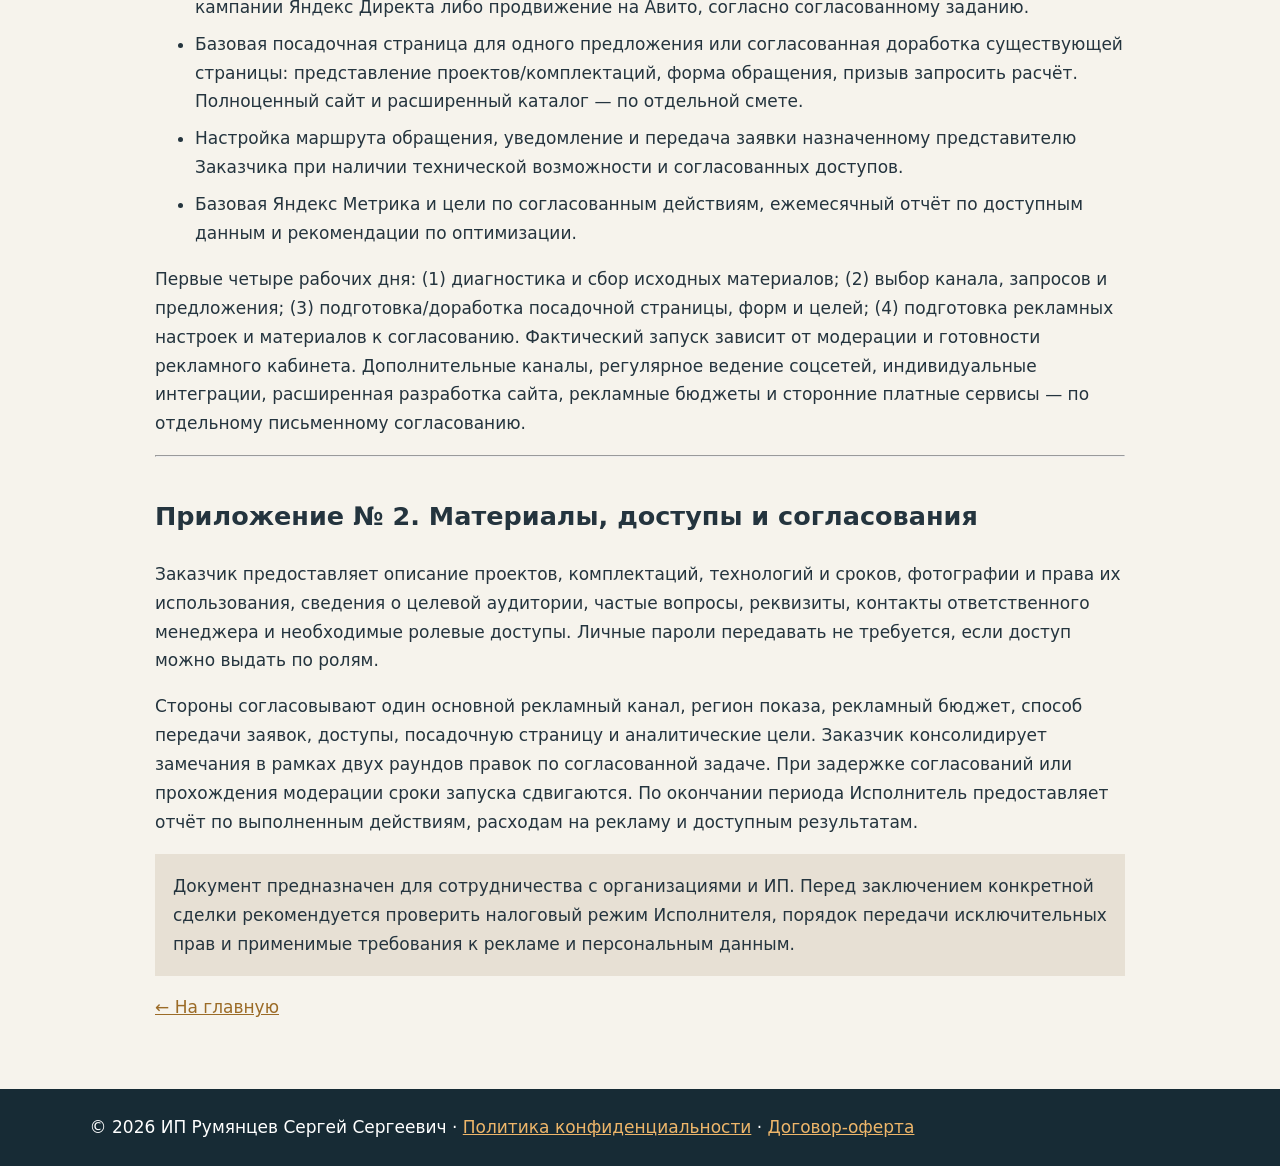
==== commit 694d731d: "Mark published ANTISBOY terms as effective edition" ====
--- a/offer/index.html
+++ b/offer/index.html
@@ -1,4 +1,4 @@
-<!doctype html><html lang="ru"><head><meta charset="utf-8"><meta name="viewport" content="width=device-width,initial-scale=1"><title>Договор-оферта и приложения — АНТИСБОЙ</title><link rel="canonical" href="https://antisboy.ru/offer/"><meta name="robots" content="index,follow"><meta name="description" content="Договор-оферта АНТИСБОЙ: цены, условия работы и приложения"><style>body{margin:0;background:#f6f3ec;color:#24343e;font:17px/1.7 system-ui,Arial}header,footer{background:#172b35;color:white;padding:24px 7%}header a,footer a{color:#eeb66a}main{max-width:970px;margin:auto;padding:50px 25px}h1{color:#bd852d;font-size:clamp(32px,5vw,52px);line-height:1.2}h2{margin-top:38px}a{color:#9b6b27}li{margin:8px 0}.note{background:#e7e0d4;padding:18px}table{border-collapse:collapse;width:100%}td,th{border:1px solid #cbd0d0;padding:9px;text-align:left}</style></head><body><header><a href="/">← АНТИСБОЙ</a></header><main><h1>Договор публичной оферты</h1><p><small>Проект редакции от 25 ноября 2026 года — вступает в силу после публикации</small></p>
+<!doctype html><html lang="ru"><head><meta charset="utf-8"><meta name="viewport" content="width=device-width,initial-scale=1"><title>Договор-оферта и приложения — АНТИСБОЙ</title><link rel="canonical" href="https://antisboy.ru/offer/"><meta name="robots" content="index,follow"><meta name="description" content="Договор-оферта АНТИСБОЙ: цены, условия работы и приложения"><style>body{margin:0;background:#f6f3ec;color:#24343e;font:17px/1.7 system-ui,Arial}header,footer{background:#172b35;color:white;padding:24px 7%}header a,footer a{color:#eeb66a}main{max-width:970px;margin:auto;padding:50px 25px}h1{color:#bd852d;font-size:clamp(32px,5vw,52px);line-height:1.2}h2{margin-top:38px}a{color:#9b6b27}li{margin:8px 0}.note{background:#e7e0d4;padding:18px}table{border-collapse:collapse;width:100%}td,th{border:1px solid #cbd0d0;padding:9px;text-align:left}</style></head><body><header><a href="/">← АНТИСБОЙ</a></header><main><h1>Договор публичной оферты</h1><p><small>Редакция от 25 ноября 2026 года</small></p>
 <p>ИП Румянцев Сергей Сергеевич (далее «Исполнитель») предлагает юридическим лицам и индивидуальным предпринимателям («Заказчики») заключить договор на оказание услуг по настройке и ведению одного рекламного канала, организации приёма заявок и аналитике «АНТИСБОЙ» для предпринимательской деятельности на следующих условиях.</p>
 <h2>1. Акцепт и предмет</h2><p>Договор заключается после согласования заказа и оплаты выставленного Исполнителем счёта со ссылкой на настоящую оферту. Стороны могут письменно согласовать отличающиеся условия — они имеют приоритет. Комплекс включает диагностику предложения, настройку и ведение одного согласованного рекламного канала, базовую посадочную страницу или согласованную доработку существующей, маршрут обращения и аналитику. Точный состав, канал, регион, рекламный бюджет и сроки фиксируются в задании; базовые условия — в Приложении № 1.</p>
 <h2>2. Сроки и обязанности</h2><p>Базовый период — три последовательных расчётных месяца с согласованной даты начала. В течение первых четырёх рабочих дней после получения оплаты, материалов и доступов Исполнитель готовит базовую систему и настройки к согласованию. Фактический старт рекламы зависит от модерации рекламной системы, готовности кабинета, бюджета и согласований. При задержке исходных данных сроки соразмерно сдвигаются. Заказчик своевременно предоставляет достоверную информацию, материалы, законные права на них и назначает ответственное лицо.</p>
